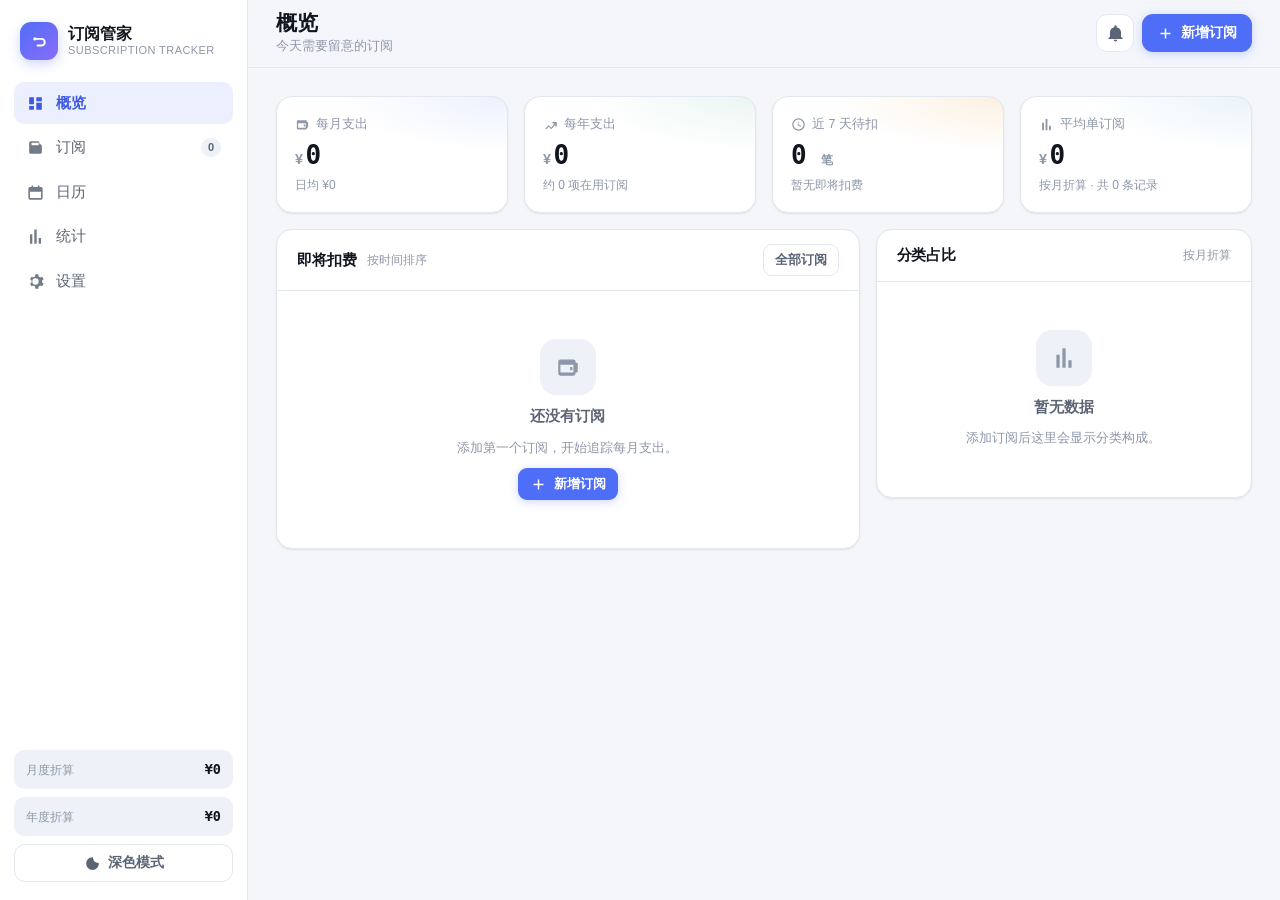
==== index.html @ 8db7235e "chore: 初始化订阅管家 H5 v1.1.0 纯前端订阅付费管理与到期提醒，手机/平板/桌面自适应。  功能： - 订阅增删改、暂停/恢复、自动续费、周期折算（周/月/季/年/自定义） - 11 " ====
<!doctype html>
<html lang="zh-CN" data-theme="light">
<head>
<meta charset="utf-8" />
<meta name="viewport" content="width=device-width, initial-scale=1, viewport-fit=cover" />
<title>订阅管家 · 跨平台订阅付费管理</title>
<meta name="description" content="跨平台订阅付费管理与到期提醒，支持多币种、分类统计、日历视图与 iCal 导出。" />
<meta name="theme-color" content="#f4f6fa" media="(prefers-color-scheme: light)" />
<meta name="theme-color" content="#0b0f16" media="(prefers-color-scheme: dark)" />
<link rel="icon" href="data:image/svg+xml,%3Csvg xmlns='http://www.w3.org/2000/svg' viewBox='0 0 64 64'%3E%3Crect width='64' height='64' rx='16' fill='%234f6ef7'/%3E%3Cpath d='M20 26h18a8 8 0 0 1 0 16H26' stroke='white' stroke-width='5' fill='none' stroke-linecap='round'/%3E%3Ccircle cx='20' cy='26' r='4' fill='white'/%3E%3C/svg%3E" />
<link rel="manifest" href="manifest.webmanifest" />
<link rel="apple-touch-icon" href="icons/icon-192.png" />
<meta name="apple-mobile-web-app-capable" content="yes" />
<meta name="apple-mobile-web-app-status-bar-style" content="default" />
<meta name="apple-mobile-web-app-title" content="订阅管家" />
<meta name="mobile-web-app-capable" content="yes" />
<meta name="application-name" content="订阅管家" />
<meta name="format-detection" content="telephone=no" />
<link rel="stylesheet" href="css/style.css" />
</head>
<body>

<div class="app" id="app">

  <!-- ============ 桌面侧边栏 ============ -->
  <aside class="sidebar" aria-label="主导航">
    <div class="brand">
      <div class="brand-mark" aria-hidden="true">
        <svg viewBox="0 0 64 64" width="22" height="22"><path d="M18 24h20a10 10 0 0 1 0 20H26" stroke="currentColor" stroke-width="6" fill="none" stroke-linecap="round"/><circle cx="18" cy="24" r="5" fill="currentColor"/></svg>
      </div>
      <div class="brand-text">
        <strong>订阅管家</strong>
        <span>Subscription Tracker</span>
      </div>
    </div>

    <nav class="nav" id="nav">
      <a class="nav-item" data-view="dashboard" href="#dashboard">
        <svg viewBox="0 0 24 24" aria-hidden="true"><path d="M4 13h6V4H4v9Zm0 7h6v-5H4v5Zm9 0h7v-9h-7v9Zm0-16v5h7V4h-7Z"/></svg>
        <span>概览</span>
      </a>
      <a class="nav-item" data-view="subs" href="#subs">
        <svg viewBox="0 0 24 24" aria-hidden="true"><path d="M4 6a2 2 0 0 1 2-2h9a2 2 0 0 1 2 2v2h1a2 2 0 0 1 2 2v8a2 2 0 0 1-2 2H6a2 2 0 0 1-2-2V6Zm3 3h9V6H7v3Z"/></svg>
        <span>订阅</span>
        <em class="nav-badge" id="navCountSubs">0</em>
      </a>
      <a class="nav-item" data-view="calendar" href="#calendar">
        <svg viewBox="0 0 24 24" aria-hidden="true"><path d="M7 3v2H5a2 2 0 0 0-2 2v12a2 2 0 0 0 2 2h14a2 2 0 0 0 2-2V7a2 2 0 0 0-2-2h-2V3h-2v2H9V3H7ZM5 11h14v8H5v-8Z"/></svg>
        <span>日历</span>
      </a>
      <a class="nav-item" data-view="stats" href="#stats">
        <svg viewBox="0 0 24 24" aria-hidden="true"><path d="M5 21V9h3v12H5Zm5.5 0V3h3v18h-3ZM16 21v-7h3v7h-3Z"/></svg>
        <span>统计</span>
      </a>
      <a class="nav-item" data-view="settings" href="#settings">
        <svg viewBox="0 0 24 24" aria-hidden="true"><path d="M12 8a4 4 0 1 0 0 8 4 4 0 0 0 0-8Zm8.4 4c0 .4 0 .8-.1 1.2l2 1.6-1.9 3.3-2.4-.9c-.6.5-1.3.9-2 1.2l-.4 2.6h-3.8l-.4-2.6c-.7-.3-1.4-.7-2-1.2l-2.4.9-1.9-3.3 2-1.6c-.1-.4-.1-.8-.1-1.2s0-.8.1-1.2l-2-1.6 1.9-3.3 2.4.9c.6-.5 1.3-.9 2-1.2l.4-2.6h3.8l.4 2.6c.7.3 1.4.7 2 1.2l2.4-.9 1.9 3.3-2 1.6c.1.4.1.8.1 1.2Z"/></svg>
        <span>设置</span>
      </a>
    </nav>

    <div class="sidebar-foot">
      <div class="mini-stat">
        <span>月度折算</span>
        <strong id="sideMonthly">—</strong>
      </div>
      <div class="mini-stat">
        <span>年度折算</span>
        <strong id="sideYearly">—</strong>
      </div>
      <button class="btn btn-ghost btn-block" id="sidebarTheme" type="button">
        <svg viewBox="0 0 24 24" aria-hidden="true"><path d="M12 3a9 9 0 1 0 9 9c0-.5-.4-.9-.9-.8A7.1 7.1 0 0 1 12.8 3.9c.1-.5-.3-.9-.8-.9Z"/></svg>
        <span id="sidebarThemeLabel">深色模式</span>
      </button>
    </div>
  </aside>

  <!-- ============ 主区域 ============ -->
  <main class="main">
    <header class="topbar">
      <div class="topbar-inner">
        <div class="topbar-title">
          <button class="icon-btn only-mobile" id="openNav" type="button" aria-label="菜单">
            <svg viewBox="0 0 24 24" aria-hidden="true"><path d="M4 6h16v2H4V6Zm0 5h16v2H4v-2Zm0 5h16v2H4v-2Z"/></svg>
          </button>
          <div>
            <h1 id="viewTitle">概览</h1>
            <p id="viewSubtitle">今天需要留意的订阅</p>
          </div>
        </div>

        <div class="topbar-actions">
          <button class="icon-btn" id="btnBell" type="button" aria-label="提醒中心">
            <svg viewBox="0 0 24 24" aria-hidden="true"><path d="M12 22a2.5 2.5 0 0 0 2.45-2h-4.9A2.5 2.5 0 0 0 12 22Zm7-6v-5a7 7 0 0 0-5.5-6.84V3a1.5 1.5 0 0 0-3 0v1.16A7 7 0 0 0 5 11v5l-2 2v1h18v-1l-2-2Z"/></svg>
            <em class="dot-badge" id="bellBadge" hidden>0</em>
          </button>
          <button class="btn btn-primary" id="btnAdd" type="button">
            <svg viewBox="0 0 24 24" aria-hidden="true"><path d="M11 5h2v6h6v2h-6v6h-2v-6H5v-2h6V5Z"/></svg>
            <span>新增订阅</span>
          </button>
        </div>
      </div>
    </header>

    <div class="views" id="views">
      <section class="view" id="view-dashboard" data-view="dashboard" aria-labelledby="viewTitle">
        <div id="alertBanner" class="alert-banner" hidden></div>
        <div id="dashboardBody" class="view-body"></div>
      </section>

      <section class="view" id="view-subs" data-view="subs" hidden>
        <div class="view-toolbar">
          <div class="search">
            <svg viewBox="0 0 24 24" aria-hidden="true"><path d="M10 4a6 6 0 1 0 3.7 10.7l4.8 4.8 1.4-1.4-4.8-4.8A6 6 0 0 0 10 4Zm0 2a4 4 0 1 1 0 8 4 4 0 0 1 0-8Z"/></svg>
            <input id="searchInput" type="search" placeholder="搜索订阅名称…" autocomplete="off" />
          </div>
          <div class="toolbar-right">
            <select id="sortSelect" class="select" aria-label="排序">
              <option value="next">按下次扣费</option>
              <option value="monthlyDesc">按月费从高到低</option>
              <option value="monthlyAsc">按月费从低到高</option>
              <option value="name">按名称</option>
              <option value="added">按添加时间</option>
            </select>
          </div>
        </div>
        <div class="chips" id="catChips" role="tablist" aria-label="分类筛选"></div>
        <div id="subsBody" class="view-body"></div>
      </section>

      <section class="view" id="view-calendar" data-view="calendar" hidden>
        <div id="calendarBody" class="view-body"></div>
      </section>

      <section class="view" id="view-stats" data-view="stats" hidden>
        <div id="statsBody" class="view-body"></div>
      </section>

      <section class="view" id="view-settings" data-view="settings" hidden>
        <div id="settingsBody" class="view-body"></div>
      </section>
    </div>
  </main>

  <!-- ============ 手机底部导航 ============ -->
  <nav class="tabbar" aria-label="主导航">
    <a class="tab-item" data-view="dashboard" href="#dashboard">
      <svg viewBox="0 0 24 24" aria-hidden="true"><path d="M4 13h6V4H4v9Zm0 7h6v-5H4v5Zm9 0h7v-9h-7v9Zm0-16v5h7V4h-7Z"/></svg><span>概览</span>
    </a>
    <a class="tab-item" data-view="subs" href="#subs">
      <svg viewBox="0 0 24 24" aria-hidden="true"><path d="M4 6a2 2 0 0 1 2-2h9a2 2 0 0 1 2 2v2h1a2 2 0 0 1 2 2v8a2 2 0 0 1-2 2H6a2 2 0 0 1-2-2V6Zm3 3h9V6H7v3Z"/></svg><span>订阅</span>
    </a>
    <a class="tab-item tab-add" href="#" id="tabAdd" role="button">
      <span class="tab-add-btn"><svg viewBox="0 0 24 24" aria-hidden="true"><path d="M11 5h2v6h6v2h-6v6h-2v-6H5v-2h6V5Z"/></svg></span>
    </a>
    <a class="tab-item" data-view="calendar" href="#calendar">
      <svg viewBox="0 0 24 24" aria-hidden="true"><path d="M7 3v2H5a2 2 0 0 0-2 2v12a2 2 0 0 0 2 2h14a2 2 0 0 0 2-2V7a2 2 0 0 0-2-2h-2V3h-2v2H9V3H7ZM5 11h14v8H5v-8Z"/></svg><span>日历</span>
    </a>
    <a class="tab-item" data-view="stats" href="#stats">
      <svg viewBox="0 0 24 24" aria-hidden="true"><path d="M5 21V9h3v12H5Zm5.5 0V3h3v18h-3ZM16 21v-7h3v7h-3Z"/></svg><span>统计</span>
    </a>
  </nav>

</div>

<div class="modal-root" id="modalRoot" hidden>
  <div class="modal-backdrop" data-close="1"></div>
  <div class="modal" role="dialog" aria-modal="true" aria-labelledby="modalTitle">
    <div class="modal-head">
      <h2 id="modalTitle">新增订阅</h2>
      <button class="icon-btn" type="button" data-close="1" aria-label="关闭">
        <svg viewBox="0 0 24 24" aria-hidden="true"><path d="M6.4 5 5 6.4 10.6 12 5 17.6 6.4 19 12 13.4 17.6 19 19 17.6 13.4 12 19 6.4 17.6 5 12 10.6 6.4 5Z"/></svg>
      </button>
    </div>
    <div class="modal-body" id="modalBody"></div>
    <div class="modal-foot" id="modalFoot"></div>
  </div>
</div>

<div class="drawer-root" id="drawerRoot" hidden>
  <div class="modal-backdrop" data-close="1"></div>
  <aside class="drawer" role="dialog" aria-modal="true" aria-labelledby="drawerTitle">
    <div class="modal-head">
      <h2 id="drawerTitle">提醒中心</h2>
      <button class="icon-btn" type="button" data-close="1" aria-label="关闭">
        <svg viewBox="0 0 24 24" aria-hidden="true"><path d="M6.4 5 5 6.4 10.6 12 5 17.6 6.4 19 12 13.4 17.6 19 19 17.6 13.4 12 19 6.4 17.6 5 12 10.6 6.4 5Z"/></svg>
      </button>
    </div>
    <div class="drawer-body" id="drawerBody"></div>
  </aside>
</div>

<div class="toast-wrap" id="toastWrap" aria-live="polite"></div>

<script src="js/platforms.js"></script>
<script src="js/utils.js"></script>
<script src="js/store.js"></script>
<script src="js/ics.js"></script>
<script src="js/ui.js"></script>
<script src="js/app.js"></script>
<script>
/* PWA：Service Worker 只在 http(s) 下注册；file:// 双击打开时静默跳过，
   其余功能不受影响（这是「A 方案：双击可用 + 服务下自动升级为 PWA」的降级路径） */
(function () {
  if (!('serviceWorker' in navigator)) return;
  if (location.protocol !== 'http:' && location.protocol !== 'https:') {
    window.__SW_SKIPPED__ = 'insecure-context';
    return;
  }
  window.addEventListener('load', function () {
    navigator.serviceWorker.register('sw.js').then(function (reg) {
      window.__SW_REGISTERED__ = true;
      reg.addEventListener('updatefound', function () {
        var sw = reg.installing;
        if (!sw) return;
        sw.addEventListener('statechange', function () {
          if (sw.state === 'installed' && navigator.serviceWorker.controller) {
            // 新版本就绪，提示用户刷新（不强制打断）
            if (window.__toast) window.__toast('有新版本，刷新后生效', 'ok');
          }
        });
      });
    }).catch(function (e) {
      window.__SW_REGISTERED__ = false;
      window.__SW_ERROR__ = String(e && e.message || e);
    });
  });
})();
</script>
</body>
</html>
---- css/style.css ----
/* ==========================================================================
   订阅管家 · 样式（H5 自适应：手机 / 平板 / 桌面）
   纯 CSS，无外部依赖；深浅色跟随 data-theme
   ========================================================================== */

/* ---------- 1. 设计令牌 ---------- */
:root {
  --font-sans: -apple-system, BlinkMacSystemFont, "Segoe UI", "PingFang SC",
    "Hiragino Sans GB", "Microsoft YaHei", "Noto Sans SC", "Helvetica Neue", Arial, sans-serif;
  --font-num: "SF Mono", "JetBrains Mono", ui-monospace, "Cascadia Mono", Menlo, Consolas, monospace;

  --bg: #f4f6fa;
  --bg-elev: #ffffff;
  --bg-soft: #eef1f7;
  --bg-hover: #e9edf5;
  --text: #10151f;
  --text-2: #5a6474;
  --text-3: #8d97a8;
  --line: #e2e7f0;
  --line-strong: #cfd6e3;

  --brand: #4f6ef7;
  --brand-strong: #3f5ae0;
  --brand-soft: #ebeffe;
  --brand-ring: rgba(79, 110, 247, 0.28);

  --ok: #12a06a;
  --ok-soft: #e3f7ee;
  --warn: #e08a00;
  --warn-soft: #fdf1dc;
  --danger: #e0424f;
  --danger-soft: #fdeaea;
  --info: #2b8fd8;
  --info-soft: #e5f3fd;

  --shadow-sm: 0 1px 2px rgba(16, 21, 31, 0.05), 0 1px 3px rgba(16, 21, 31, 0.04);
  --shadow-md: 0 2px 6px rgba(16, 21, 31, 0.06), 0 8px 24px rgba(16, 21, 31, 0.07);
  --shadow-lg: 0 12px 40px rgba(16, 21, 31, 0.16);

  --r-sm: 8px;
  --r-md: 12px;
  --r-lg: 16px;
  --r-xl: 22px;
  --r-full: 999px;

  --sidebar-w: 248px;
  --tabbar-h: 60px;
  --topbar-h: 64px;
  --pad: clamp(14px, 3.2vw, 28px);
  --gap: clamp(10px, 1.6vw, 16px);
  --maxw: 1180px;
  --ease: cubic-bezier(0.22, 0.61, 0.36, 1);
}

[data-theme="dark"] {
  --bg: #0b0f16;
  --bg-elev: #141a24;
  --bg-soft: #1a2230;
  --bg-hover: #202a3a;
  --text: #eef2f9;
  --text-2: #a3aec2;
  --text-3: #6d7a90;
  --line: #222c3c;
  --line-strong: #2f3b4f;

  --brand: #6c86ff;
  --brand-strong: #8298ff;
  --brand-soft: #1b2440;
  --brand-ring: rgba(108, 134, 255, 0.36);

  --ok: #2fc98d;
  --ok-soft: #10281f;
  --warn: #f0a83c;
  --warn-soft: #2b2213;
  --danger: #ff6b74;
  --danger-soft: #2d1720;
  --info: #59b4f0;
  --info-soft: #12242f;

  --shadow-sm: 0 1px 2px rgba(0, 0, 0, 0.4);
  --shadow-md: 0 2px 8px rgba(0, 0, 0, 0.45), 0 12px 32px rgba(0, 0, 0, 0.34);
  --shadow-lg: 0 16px 48px rgba(0, 0, 0, 0.6);
}

/* ---------- 2. 基础 ---------- */
*, *::before, *::after { box-sizing: border-box; }

html { -webkit-text-size-adjust: 100%; }

body {
  margin: 0;
  font-family: var(--font-sans);
  background: var(--bg);
  color: var(--text);
  font-size: 15px;
  line-height: 1.55;
  -webkit-font-smoothing: antialiased;
  text-rendering: optimizeLegibility;
  overflow-wrap: break-word;
}

h1, h2, h3, h4, p, figure { margin: 0; }
a { color: inherit; text-decoration: none; }
button { font: inherit; color: inherit; }
svg { width: 18px; height: 18px; fill: currentColor; flex: none; }
input, select, textarea, button { font-family: inherit; }

:focus-visible {
  outline: 2px solid var(--brand);
  outline-offset: 2px;
  border-radius: 6px;
}

::selection { background: var(--brand-soft); color: var(--brand-strong); }

/* hidden 属性必须胜过本文件里的 display:flex / grid，否则隐藏元素仍会占位 */
[hidden] { display: none !important; }

/* 滚动条 */
* { scrollbar-width: thin; scrollbar-color: var(--line-strong) transparent; }
*::-webkit-scrollbar { width: 10px; height: 10px; }
*::-webkit-scrollbar-thumb { background: var(--line-strong); border-radius: 999px; border: 3px solid transparent; background-clip: content-box; }
*::-webkit-scrollbar-track { background: transparent; }

/* ---------- 3. 布局骨架 ---------- */
.app {
  min-height: 100dvh;
  display: grid;
  grid-template-columns: var(--sidebar-w) minmax(0, 1fr);
}

/* --- 侧边栏 --- */
.sidebar {
  position: sticky;
  top: 0;
  height: 100dvh;
  display: flex;
  flex-direction: column;
  gap: 6px;
  padding: 18px 14px;
  background: var(--bg-elev);
  border-right: 1px solid var(--line);
  z-index: 40;
}

.brand {
  display: flex;
  align-items: center;
  gap: 10px;
  padding: 4px 6px 16px;
}
.brand-mark {
  width: 38px; height: 38px;
  display: grid; place-items: center;
  border-radius: 11px;
  background: linear-gradient(140deg, var(--brand), #8a6cf7);
  color: #fff;
  box-shadow: 0 4px 12px var(--brand-ring);
}
.brand-mark svg { width: 21px; height: 21px; }
.brand-text { display: flex; flex-direction: column; line-height: 1.25; min-width: 0; }
.brand-text strong { font-size: 15.5px; letter-spacing: 0.01em; }
.brand-text span { font-size: 11px; color: var(--text-3); letter-spacing: 0.04em; text-transform: uppercase; }

.nav { display: flex; flex-direction: column; gap: 2px; }
.nav-item {
  display: flex; align-items: center; gap: 11px;
  padding: 10px 12px;
  border-radius: 10px;
  color: var(--text-2);
  font-size: 14.5px; font-weight: 500;
  transition: background 0.15s, color 0.15s;
  position: relative;
}
.nav-item svg { width: 19px; height: 19px; opacity: 0.85; }
.nav-item:hover { background: var(--bg-hover); color: var(--text); }
.nav-item.active { background: var(--brand-soft); color: var(--brand-strong); font-weight: 600; }
.nav-item.active svg { opacity: 1; }
.nav-badge {
  margin-left: auto;
  font-style: normal;
  font-size: 11px; font-weight: 600;
  min-width: 20px; height: 19px;
  padding: 0 6px;
  display: inline-flex; align-items: center; justify-content: center;
  border-radius: var(--r-full);
  background: var(--bg-soft); color: var(--text-2);
}
.nav-item.active .nav-badge { background: var(--brand); color: #fff; }

.sidebar-foot { margin-top: auto; display: flex; flex-direction: column; gap: 8px; padding-top: 14px; }
.mini-stat {
  display: flex; align-items: baseline; justify-content: space-between;
  padding: 9px 12px;
  border-radius: 10px;
  background: var(--bg-soft);
  font-size: 12px; color: var(--text-3);
}
.mini-stat strong { font-family: var(--font-num); font-size: 13.5px; color: var(--text); font-weight: 600; }

/* --- 主区域 --- */
.main { min-width: 0; display: flex; flex-direction: column; }

.topbar {
  position: sticky; top: 0; z-index: 30;
  background: color-mix(in srgb, var(--bg) 82%, transparent);
  backdrop-filter: saturate(1.6) blur(14px);
  -webkit-backdrop-filter: saturate(1.6) blur(14px);
  border-bottom: 1px solid var(--line);
}
.topbar-inner {
  max-width: var(--maxw);
  margin: 0 auto;
  min-height: var(--topbar-h);
  padding: 10px var(--pad);
  display: flex; align-items: center; gap: 12px;
}
.topbar-title { display: flex; align-items: center; gap: 8px; min-width: 0; }
.topbar-title h1 { font-size: clamp(17px, 2.4vw, 21px); font-weight: 700; letter-spacing: -0.01em; line-height: 1.25; }
.topbar-title p { font-size: 12.5px; color: var(--text-3); margin-top: 1px; }
.topbar-actions { margin-left: auto; display: flex; align-items: center; gap: 8px; }

.icon-btn {
  width: 38px; height: 38px;
  display: grid; place-items: center;
  border: 1px solid var(--line);
  background: var(--bg-elev);
  color: var(--text-2);
  border-radius: 11px;
  cursor: pointer;
  position: relative;
  transition: background 0.15s, color 0.15s, border-color 0.15s;
}
.icon-btn:hover { background: var(--bg-hover); color: var(--text); border-color: var(--line-strong); }
.icon-btn svg { width: 19px; height: 19px; }
.dot-badge {
  position: absolute; top: -5px; right: -5px;
  min-width: 17px; height: 17px;
  padding: 0 4px;
  display: grid; place-items: center;
  font-style: normal; font-size: 10px; font-weight: 700;
  color: #fff; background: var(--danger);
  border-radius: var(--r-full);
  border: 2px solid var(--bg);
}

.btn {
  display: inline-flex; align-items: center; justify-content: center; gap: 7px;
  height: 38px; padding: 0 14px;
  border-radius: 11px;
  border: 1px solid transparent;
  font-size: 14px; font-weight: 600;
  cursor: pointer;
  white-space: nowrap;
  transition: transform 0.08s, background 0.15s, box-shadow 0.15s, border-color 0.15s, color 0.15s;
}
.btn:active { transform: translateY(1px); }
.btn svg { width: 17px; height: 17px; }
.btn-primary { background: var(--brand); color: #fff; box-shadow: 0 2px 10px var(--brand-ring); }
.btn-primary:hover { background: var(--brand-strong); }
.btn-ghost { background: var(--bg-elev); border-color: var(--line); color: var(--text-2); }
.btn-ghost:hover { background: var(--bg-hover); color: var(--text); border-color: var(--line-strong); }
.btn-soft { background: var(--brand-soft); color: var(--brand-strong); }
.btn-soft:hover { filter: brightness(0.97); }
.btn-danger { background: var(--danger-soft); color: var(--danger); }
.btn-danger:hover { filter: brightness(0.96); }
.btn-block { width: 100%; }
.btn-sm { height: 32px; padding: 0 11px; font-size: 13px; border-radius: 9px; }
.btn:disabled { opacity: 0.5; cursor: not-allowed; }

/* ---------- 4. 视图容器 ---------- */
.views { flex: 1; width: 100%; }
.view { max-width: var(--maxw); margin: 0 auto; padding: var(--pad); padding-bottom: calc(var(--pad) + 12px); }
.view[hidden] { display: none; }
.view-body { display: flex; flex-direction: column; gap: var(--gap); }

.view-toolbar { display: flex; align-items: center; gap: 10px; margin-bottom: 12px; flex-wrap: wrap; }
.toolbar-right { margin-left: auto; display: flex; gap: 8px; }

.search {
  flex: 1 1 220px;
  display: flex; align-items: center; gap: 8px;
  height: 38px; padding: 0 12px;
  background: var(--bg-elev);
  border: 1px solid var(--line);
  border-radius: 11px;
  transition: border-color 0.15s, box-shadow 0.15s;
}
.search:focus-within { border-color: var(--brand); box-shadow: 0 0 0 3px var(--brand-ring); }
.search svg { width: 17px; height: 17px; color: var(--text-3); }
.search input {
  flex: 1; min-width: 0;
  border: 0; background: transparent; color: var(--text);
  font-size: 14px; outline: none;
  height: 100%;
}
.search input::placeholder { color: var(--text-3); }
.search input::-webkit-search-cancel-button { display: none; }

.select {
  height: 38px; padding: 0 30px 0 12px;
  border: 1px solid var(--line);
  border-radius: 11px;
  background: var(--bg-elev) url("data:image/svg+xml,%3Csvg xmlns='http://www.w3.org/2000/svg' viewBox='0 0 24 24' fill='%238d97a8'%3E%3Cpath d='M7 10l5 5 5-5z'/%3E%3C/svg%3E") no-repeat right 8px center / 18px;
  color: var(--text);
  font-size: 14px;
  cursor: pointer;
  appearance: none;
  -webkit-appearance: none;
}
.select:focus { border-color: var(--brand); outline: none; box-shadow: 0 0 0 3px var(--brand-ring); }

/* 分类 chips */
.chips {
  display: flex; gap: 7px; overflow-x: auto;
  padding: 2px 2px 10px;
  scrollbar-width: none;
  -webkit-overflow-scrolling: touch;
}
.chips::-webkit-scrollbar { display: none; }
.chip {
  flex: none;
  display: inline-flex; align-items: center; gap: 6px;
  height: 32px; padding: 0 12px;
  border-radius: var(--r-full);
  border: 1px solid var(--line);
  background: var(--bg-elev);
  color: var(--text-2);
  font-size: 13px; font-weight: 500;
  cursor: pointer;
  transition: all 0.15s;
  white-space: nowrap;
}
.chip:hover { border-color: var(--line-strong); color: var(--text); }
.chip[aria-selected="true"] { background: var(--text); border-color: var(--text); color: var(--bg-elev); font-weight: 600; }
.chip em { font-style: normal; font-family: var(--font-num); font-size: 11px; opacity: 0.65; }

/* ---------- 5. 卡片 / 通用面板 ---------- */
.card {
  background: var(--bg-elev);
  border: 1px solid var(--line);
  border-radius: var(--r-lg);
  box-shadow: var(--shadow-sm);
}
.card-pad { padding: clamp(14px, 2vw, 20px); }
.card-head {
  display: flex; align-items: center; gap: 10px;
  padding: 14px clamp(14px, 2vw, 20px);
  border-bottom: 1px solid var(--line);
}
.card-head h3 { font-size: 14.5px; font-weight: 650; letter-spacing: -0.005em; }
.card-head .sub { font-size: 12px; color: var(--text-3); }
.card-head .spacer { margin-left: auto; }

.section-title {
  display: flex; align-items: baseline; gap: 8px;
  margin: 4px 2px -2px;
}
.section-title h2 { font-size: 14px; font-weight: 700; letter-spacing: 0.01em; }
.section-title span { font-size: 12px; color: var(--text-3); }

/* ---------- 6. 概览页 ---------- */
.alert-banner {
  display: flex; align-items: center; gap: 12px;
  padding: 13px 16px;
  border-radius: var(--r-lg);
  background: linear-gradient(100deg, var(--warn-soft), transparent 85%);
  border: 1px solid color-mix(in srgb, var(--warn) 32%, transparent);
  color: var(--text);
  font-size: 13.5px;
}
.alert-banner .alert-icon {
  width: 34px; height: 34px; flex: none;
  display: grid; place-items: center;
  border-radius: 10px;
  background: color-mix(in srgb, var(--warn) 16%, transparent);
  color: var(--warn);
}
.alert-banner strong { font-weight: 700; }
.alert-banner .alert-list { display: flex; flex-wrap: wrap; gap: 6px; margin-top: 3px; }
.alert-banner .alert-tag {
  font-size: 12px; padding: 1px 8px; border-radius: var(--r-full);
  background: color-mix(in srgb, var(--warn) 15%, transparent);
  color: color-mix(in srgb, var(--warn) 88%, var(--text));
  font-weight: 600;
}
.alert-banner .btn { margin-left: auto; flex: none; }

.kpi-grid {
  display: grid;
  gap: var(--gap);
  grid-template-columns: repeat(auto-fit, minmax(158px, 1fr));
}
.kpi {
  position: relative;
  padding: clamp(14px, 1.9vw, 18px);
  border-radius: var(--r-lg);
  background: var(--bg-elev);
  border: 1px solid var(--line);
  box-shadow: var(--shadow-sm);
  overflow: hidden;
}
.kpi::after {
  content: ""; position: absolute; inset: 0;
  background: radial-gradient(120% 80% at 100% 0%, var(--kpi-tint, transparent), transparent 60%);
  pointer-events: none;
}
.kpi-label { display: flex; align-items: center; gap: 6px; font-size: 12.5px; color: var(--text-3); font-weight: 500; }
.kpi-label svg { width: 15px; height: 15px; }
.kpi-value {
  margin-top: 7px;
  font-family: var(--font-num);
  font-size: clamp(20px, 3.2vw, 26px);
  font-weight: 700;
  letter-spacing: -0.02em;
  line-height: 1.15;
  font-variant-numeric: tabular-nums;
}
.kpi-value small { font-size: 0.55em; font-weight: 600; color: var(--text-3); margin-right: 3px; font-family: var(--font-sans); }
.kpi-foot { margin-top: 5px; font-size: 12px; color: var(--text-3); display: flex; align-items: center; gap: 5px; }
.trend-up { color: var(--danger); }
.trend-down { color: var(--ok); }

.dash-cols {
  display: grid;
  gap: var(--gap);
  grid-template-columns: minmax(0, 1.55fr) minmax(0, 1fr);
  align-items: start;
}

/* 即将到期列表 */
.due-list { display: flex; flex-direction: column; }
.due-row {
  display: flex; align-items: center; gap: 12px;
  padding: 11px clamp(14px, 2vw, 20px);
  border-bottom: 1px solid var(--line);
  cursor: pointer;
  transition: background 0.13s;
}
.due-row:last-child { border-bottom: 0; }
.due-row:hover { background: var(--bg-hover); }
.due-row .avatar {
  width: 38px; height: 38px; flex: none;
  border-radius: 11px;
  display: grid; place-items: center;
  font-size: 15px; font-weight: 700;
  color: #fff;
  letter-spacing: -0.02em;
}
.due-row .info { min-width: 0; flex: 1; }
.due-row .info b { display: block; font-size: 14px; font-weight: 600; white-space: nowrap; overflow: hidden; text-overflow: ellipsis; }
.due-row .info span { font-size: 12px; color: var(--text-3); display: flex; align-items: center; gap: 5px; }
.due-row .price { text-align: right; flex: none; }
.due-row .price b { font-family: var(--font-num); font-size: 14px; font-weight: 650; font-variant-numeric: tabular-nums; }
.due-row .price span { display: block; font-size: 11.5px; color: var(--text-3); }

/* 分类占比 */
.cat-bars { display: flex; flex-direction: column; gap: 13px; padding: clamp(14px, 2vw, 18px) clamp(14px, 2vw, 20px); }
.cat-bar-head { display: flex; align-items: center; gap: 8px; font-size: 13px; margin-bottom: 6px; }
.cat-dot { width: 9px; height: 9px; border-radius: 3px; flex: none; }
.cat-bar-head .pct { margin-left: auto; font-family: var(--font-num); font-size: 12px; color: var(--text-3); }
.cat-bar-head .amt { font-family: var(--font-num); font-weight: 600; font-size: 13px; }
.bar-track { height: 7px; border-radius: 999px; background: var(--bg-soft); overflow: hidden; }
.bar-fill { height: 100%; border-radius: 999px; transition: width 0.6s var(--ease); }

/* ---------- 7. 订阅卡片网格 ---------- */
.subs-grid {
  display: grid;
  gap: var(--gap);
  grid-template-columns: repeat(auto-fill, minmax(268px, 1fr));
}
.sub-card {
  position: relative;
  display: flex; flex-direction: column;
  padding: 15px 16px 13px;
  border-radius: var(--r-lg);
  background: var(--bg-elev);
  border: 1px solid var(--line);
  box-shadow: var(--shadow-sm);
  cursor: pointer;
  transition: box-shadow 0.18s, transform 0.18s, border-color 0.18s;
  overflow: hidden;
}
.sub-card::before {
  content: "";
  position: absolute; inset: 0 auto auto 0;
  width: 100%; height: 3px;
  background: var(--accent, var(--brand));
  opacity: 0.9;
}
.sub-card:hover { box-shadow: var(--shadow-md); transform: translateY(-2px); border-color: var(--line-strong); }
.sub-card.is-due { border-color: color-mix(in srgb, var(--warn) 50%, var(--line)); }

.sc-top { display: flex; align-items: flex-start; gap: 11px; }
.sc-avatar {
  width: 42px; height: 42px; flex: none;
  border-radius: 12px;
  display: grid; place-items: center;
  font-size: 16px; font-weight: 700; color: #fff;
  box-shadow: 0 3px 10px rgba(16, 21, 31, 0.14);
}
.sc-ident { min-width: 0; flex: 1; }
.sc-name {
  font-size: 15px; font-weight: 650; letter-spacing: -0.005em;
  white-space: nowrap; overflow: hidden; text-overflow: ellipsis;
}
.sc-meta { font-size: 12px; color: var(--text-3); display: flex; align-items: center; gap: 6px; margin-top: 1px; flex-wrap: wrap; }
.sc-meta .sep { width: 3px; height: 3px; border-radius: 50%; background: var(--text-3); opacity: 0.6; }

.sc-price { margin-top: 12px; display: flex; align-items: baseline; gap: 6px; }
.sc-price .amt { font-family: var(--font-num); font-size: 20px; font-weight: 700; letter-spacing: -0.02em; font-variant-numeric: tabular-nums; }
.sc-price .cur { font-size: 12px; color: var(--text-3); font-weight: 500; }
.sc-price .cycle { margin-left: auto; font-size: 11.5px; color: var(--text-2); background: var(--bg-soft); padding: 2px 8px; border-radius: var(--r-full); font-weight: 600; }

.sc-foot {
  margin-top: 11px; padding-top: 10px;
  border-top: 1px dashed var(--line);
  display: flex; align-items: center; gap: 8px;
  font-size: 12px; color: var(--text-3);
}
.sc-count { display: inline-flex; align-items: center; gap: 4px; font-weight: 600; font-family: var(--font-num); }
.sc-count svg { width: 14px; height: 14px; }
.sc-count.due-soon { color: var(--warn); }
.sc-count.due-now { color: var(--danger); }
.sc-count.due-ok { color: var(--ok); }
.sc-cat { margin-left: auto; display: inline-flex; align-items: center; gap: 5px; }
.sc-cat i { width: 7px; height: 7px; border-radius: 2px; }

.badge {
  display: inline-flex; align-items: center; gap: 4px;
  font-size: 11px; font-weight: 600;
  padding: 2px 8px;
  border-radius: var(--r-full);
  background: var(--bg-soft); color: var(--text-2);
  white-space: nowrap;
}
.badge.ok { background: var(--ok-soft); color: var(--ok); }
.badge.warn { background: var(--warn-soft); color: var(--warn); }
.badge.danger { background: var(--danger-soft); color: var(--danger); }
.badge.info { background: var(--info-soft); color: var(--info); }

/* ---------- 8. 日历 ---------- */
.cal-head { display: flex; align-items: center; gap: 10px; padding: 14px clamp(14px, 2vw, 18px); border-bottom: 1px solid var(--line); }
.cal-title { font-size: 15px; font-weight: 700; font-variant-numeric: tabular-nums; min-width: 116px; }
.cal-nav { display: flex; gap: 6px; margin-left: auto; }
.cal-week {
  display: grid; grid-template-columns: repeat(7, 1fr);
  border-bottom: 1px solid var(--line);
  background: var(--bg-soft);
}
.cal-week span {
  padding: 8px 0; text-align: center;
  font-size: 11.5px; font-weight: 600; color: var(--text-3);
}
.cal-grid { display: grid; grid-template-columns: repeat(7, minmax(0, 1fr)); }
.cal-cell {
  min-height: 92px;
  min-width: 0;
  padding: 6px 5px;
  border-right: 1px solid var(--line);
  border-bottom: 1px solid var(--line);
  display: flex; flex-direction: column; gap: 4px;
  position: relative;
  overflow: hidden;
  transition: background 0.13s;
}
.cal-cell:nth-child(7n) { border-right: 0; }
.cal-cell.dim { background: color-mix(in srgb, var(--bg-soft) 55%, transparent); }
.cal-cell .dnum {
  font-size: 12px; font-weight: 600; font-family: var(--font-num);
  color: var(--text-2); width: 22px; height: 22px;
  display: grid; place-items: center; border-radius: 50%;
}
.cal-cell.today .dnum { background: var(--brand); color: #fff; }
.cal-cell.dim .dnum { color: var(--text-3); opacity: 0.7; }
.cal-ev {
  font-size: 11px; font-weight: 600; line-height: 1.35;
  padding: 2px 5px;
  border-radius: 5px;
  background: color-mix(in srgb, var(--ev, var(--brand)) 15%, transparent);
  color: color-mix(in srgb, var(--ev, var(--brand)) 82%, var(--text));
  white-space: nowrap; overflow: hidden; text-overflow: ellipsis;
  cursor: pointer;
  border-left: 2px solid var(--ev, var(--brand));
}
.cal-more { font-size: 10.5px; color: var(--text-3); padding-left: 4px; }
.cal-legend { display: flex; flex-wrap: wrap; gap: 12px; padding: 12px 16px; font-size: 12px; color: var(--text-3); }
.cal-legend span { display: inline-flex; align-items: center; gap: 5px; }
.cal-legend i { width: 8px; height: 8px; border-radius: 2px; }

/* ---------- 9. 统计 ---------- */
.stats-cols { display: grid; gap: var(--gap); grid-template-columns: minmax(0, 1.4fr) minmax(0, 1fr); align-items: start; }
.chart-wrap { padding: 16px clamp(14px, 2vw, 20px) 18px; }
.chart-svg { width: 100%; height: auto; display: block; overflow: visible; }
.chart-legend { display: flex; flex-wrap: wrap; gap: 10px 16px; margin-top: 14px; font-size: 12px; color: var(--text-2); }
.chart-legend span { display: inline-flex; align-items: center; gap: 6px; }
.chart-legend i { width: 9px; height: 9px; border-radius: 3px; }

.rank-list { display: flex; flex-direction: column; }
.rank-row {
  display: grid; grid-template-columns: 22px 34px minmax(0, 1fr) auto;
  align-items: center; gap: 10px;
  padding: 9px clamp(14px, 2vw, 20px);
  border-bottom: 1px solid var(--line);
  font-size: 13px;
}
.rank-row:last-child { border-bottom: 0; }
.rank-no { font-family: var(--font-num); font-size: 12px; color: var(--text-3); font-weight: 600; }
.rank-amt { font-family: var(--font-num); font-weight: 650; font-variant-numeric: tabular-nums; }
.rank-name { white-space: nowrap; overflow: hidden; text-overflow: ellipsis; }

.empty {
  display: flex; flex-direction: column; align-items: center; justify-content: center;
  gap: 10px; padding: 48px 20px; text-align: center;
  color: var(--text-3);
}
.empty .empty-icon {
  width: 56px; height: 56px; border-radius: 16px;
  display: grid; place-items: center;
  background: var(--bg-soft); color: var(--text-3);
}
.empty .empty-icon svg { width: 26px; height: 26px; }
.empty b { font-size: 14.5px; color: var(--text-2); font-weight: 600; }
.empty p { font-size: 13px; max-width: 300px; }

/* ---------- 10. 设置 ---------- */
.set-group { display: flex; flex-direction: column; }
.set-row {
  display: flex; align-items: center; gap: 14px;
  padding: 14px clamp(14px, 2vw, 20px);
  border-bottom: 1px solid var(--line);
}
.set-row:last-child { border-bottom: 0; }
.set-row .set-info { min-width: 0; flex: 1; }
.set-row .set-info b { display: block; font-size: 14px; font-weight: 600; }
.set-row .set-info span { font-size: 12.5px; color: var(--text-3); }

.field-grid { display: grid; gap: 14px; grid-template-columns: repeat(auto-fit, minmax(200px, 1fr)); }
.field { display: flex; flex-direction: column; gap: 6px; min-width: 0; }
.field > label { font-size: 12.5px; font-weight: 600; color: var(--text-2); }
.field > label .req { color: var(--danger); margin-left: 2px; }
.field .hint { font-size: 11.5px; color: var(--text-3); }
.input, .textarea {
  width: 100%;
  height: 38px; padding: 0 12px;
  border: 1px solid var(--line);
  border-radius: 10px;
  background: var(--bg-elev);
  color: var(--text);
  font-size: 14px;
  transition: border-color 0.15s, box-shadow 0.15s;
  min-width: 0;
}
.textarea { height: auto; padding: 9px 12px; resize: vertical; min-height: 64px; line-height: 1.5; }
.input:focus, .textarea:focus { border-color: var(--brand); outline: none; box-shadow: 0 0 0 3px var(--brand-ring); }
.input::placeholder { color: var(--text-3); }
.input-group { display: flex; gap: 8px; }
.input-group .input { flex: 1; }
.input-group .select { flex: 0 0 auto; }

.switch {
  position: relative;
  width: 44px; height: 26px; flex: none;
  border-radius: 999px;
  background: var(--line-strong);
  border: 0; cursor: pointer;
  transition: background 0.2s;
  padding: 0;
}
.switch::after {
  content: ""; position: absolute; top: 3px; left: 3px;
  width: 20px; height: 20px; border-radius: 50%;
  background: #fff;
  box-shadow: 0 1px 3px rgba(0, 0, 0, 0.25);
  transition: transform 0.2s var(--ease);
}
.switch[aria-checked="true"] { background: var(--brand); }
.switch[aria-checked="true"]::after { transform: translateX(18px); }

/* ---------- 11. 弹窗 / 抽屉 ---------- */
.modal-root, .drawer-root { position: fixed; inset: 0; z-index: 100; display: grid; place-items: center; }
.modal-root[hidden], .drawer-root[hidden] { display: none; }
.modal-backdrop {
  position: absolute; inset: 0;
  background: rgba(8, 12, 20, 0.48);
  backdrop-filter: blur(3px);
  -webkit-backdrop-filter: blur(3px);
  animation: fadeIn 0.18s var(--ease);
}
.modal {
  position: relative;
  width: min(560px, calc(100vw - 28px));
  max-height: min(86dvh, 860px);
  display: flex; flex-direction: column;
  background: var(--bg-elev);
  border: 1px solid var(--line);
  border-radius: var(--r-xl);
  box-shadow: var(--shadow-lg);
  animation: popIn 0.22s var(--ease);
  overflow: hidden;
}
.modal-head, .modal-foot { flex: 0 0 auto; }

/* 付款历史（编辑弹窗内） */
.pay-history {
  margin-top: 14px;
  padding-top: 12px;
  border-top: 1px dashed var(--line);
}
.pay-head {
  display: flex; align-items: baseline; gap: 8px;
  font-size: 12.5px; font-weight: 600; color: var(--text-2);
  margin-bottom: 8px;
}
.pay-head em { font-style: normal; font-weight: 500; color: var(--text-3); font-size: 11.5px; }
.pay-head b { margin-left: auto; font-family: var(--font-num); font-size: 12.5px; color: var(--text); font-weight: 650; }
.pay-list { display: flex; flex-direction: column; gap: 1px; }
.pay-row {
  display: grid; grid-template-columns: 1fr auto auto;
  align-items: center; gap: 10px;
  padding: 6px 8px;
  border-radius: 7px;
  font-size: 12.5px;
}
.pay-row:nth-child(odd) { background: var(--bg-soft); }
.pay-date { font-family: var(--font-num); color: var(--text-2); }
.pay-amt { font-family: var(--font-num); font-weight: 650; font-variant-numeric: tabular-nums; }
.pay-tag {
  font-size: 10.5px; padding: 1px 7px; border-radius: var(--r-full);
  background: var(--bg-hover); color: var(--text-3); white-space: nowrap;
}
.pay-tag.auto { background: var(--info-soft); color: var(--info); }
.pay-empty { font-size: 12px; color: var(--text-3); line-height: 1.6; }

/* 汇率编辑 */
.rate-editor { display: none; border-bottom: 1px solid var(--line); background: var(--bg-soft); }
.rate-editor.open { display: block; }
.rate-grid {
  display: grid; gap: 8px;
  grid-template-columns: repeat(auto-fill, minmax(132px, 1fr));
  padding: 12px 14px 6px;
}
.rate-cell { display: flex; flex-direction: column; gap: 4px; }
.rate-cell span { font-size: 11.5px; font-weight: 600; color: var(--text-3); }
.rate-input { height: 32px; font-family: var(--font-num); font-size: 13px; }

/* 启动提醒弹窗 */
.onboard-hero {
  display: flex; align-items: center; gap: 11px;
  padding: 12px 14px;
  border-radius: 12px;
  background: linear-gradient(100deg, var(--warn-soft), transparent 88%);
  border: 1px solid color-mix(in srgb, var(--warn) 32%, transparent);
}
.onboard-hero > svg { width: 22px; height: 22px; color: var(--warn); flex: none; }
.onboard-hero b { display: block; font-size: 14.5px; font-weight: 700; letter-spacing: -0.01em; }
.onboard-hero span { font-size: 12.5px; color: var(--text-2); font-family: var(--font-num); }
.onboard-list { display: flex; flex-direction: column; margin-top: 10px; }
.onboard-row {
  display: flex; align-items: center; gap: 10px;
  padding: 9px 2px;
  border-bottom: 1px solid var(--line);
}
.onboard-row:last-child { border-bottom: 0; }
.onboard-row .avatar { width: 34px; height: 34px; border-radius: 10px; font-size: 13.5px; }
.onboard-info { min-width: 0; flex: 1; }
.onboard-info b { display: block; font-size: 13.5px; font-weight: 600; white-space: nowrap; overflow: hidden; text-overflow: ellipsis; }
.onboard-info span { font-size: 11.5px; color: var(--text-3); }
.onboard-amt { font-family: var(--font-num); font-size: 13px; font-weight: 650; font-variant-numeric: tabular-nums; flex: none; }

/* 图表脚注 */
.chart-note {
  display: flex; align-items: center; gap: 6px; flex-wrap: wrap;
  margin-top: 12px; padding: 8px 10px;
  border-radius: 9px;
  background: var(--bg-soft);
  font-size: 12px; color: var(--text-2);
}
.chart-note b { font-family: var(--font-num); color: var(--text); font-weight: 650; }
.chart-note .peak { color: var(--warn); font-weight: 600; }

/* 「从常用平台快速填充」折叠开关 */
.preset-toggle {
  display: inline-flex; align-items: center; gap: 6px;
  align-self: flex-start;
  margin-top: 2px;
  padding: 4px 2px;
  border: 0; background: transparent;
  color: var(--brand-strong);
  font-size: 12.5px; font-weight: 600;
  cursor: pointer;
  border-radius: 7px;
}
.preset-toggle:hover { text-decoration: underline; }
.preset-toggle svg { width: 14px; height: 14px; }
.modal-head {
  display: flex; align-items: center; gap: 10px;
  padding: 16px 18px;
  border-bottom: 1px solid var(--line);
  flex: none;
}
.modal-head h2 { font-size: 16px; font-weight: 700; letter-spacing: -0.01em; }
.modal-head .icon-btn { margin-left: auto; border: 0; background: transparent; width: 32px; height: 32px; }
.modal-body { padding: 18px; overflow-y: auto; flex: 1; min-height: 0; -webkit-overflow-scrolling: touch; }
.modal-foot {
  display: flex; gap: 9px; justify-content: flex-end;
  padding: 14px 18px;
  border-top: 1px solid var(--line);
  background: color-mix(in srgb, var(--bg-soft) 60%, transparent);
  flex: none;
}
.modal-foot .btn-danger { margin-right: auto; }

.drawer-root { place-items: stretch end; }
.drawer {
  position: relative;
  width: min(430px, 100vw);
  height: 100dvh;
  display: flex; flex-direction: column;
  background: var(--bg-elev);
  border-left: 1px solid var(--line);
  box-shadow: var(--shadow-lg);
  animation: slideIn 0.24s var(--ease);
}
.drawer-body { padding: 8px 0 20px; overflow-y: auto; flex: 1; }

@keyframes fadeIn { from { opacity: 0; } to { opacity: 1; } }
@keyframes popIn { from { opacity: 0; transform: translateY(12px) scale(0.985); } to { opacity: 1; transform: none; } }
@keyframes slideIn { from { transform: translateX(28px); opacity: 0.6; } to { transform: none; opacity: 1; } }
@keyframes toastIn { from { opacity: 0; transform: translateY(10px); } to { opacity: 1; transform: none; } }

/* 提醒条目（抽屉里） */
.rem-item {
  display: flex; gap: 11px;
  padding: 13px 18px;
  border-bottom: 1px solid var(--line);
  cursor: pointer;
}
.rem-item:hover { background: var(--bg-hover); }
.rem-item .rem-icon {
  width: 34px; height: 34px; flex: none;
  border-radius: 10px; display: grid; place-items: center;
  background: var(--warn-soft); color: var(--warn);
}
.rem-item .rem-icon.now { background: var(--danger-soft); color: var(--danger); }
.rem-item .rem-body { min-width: 0; flex: 1; }
.rem-item .rem-body b { font-size: 13.5px; font-weight: 600; display: block; }
.rem-item .rem-body span { font-size: 12px; color: var(--text-3); }
.rem-item .rem-amt { font-family: var(--font-num); font-size: 13px; font-weight: 650; flex: none; }

/* ---------- 12. Toast ---------- */
.toast-wrap {
  position: fixed; left: 50%; bottom: calc(20px + env(safe-area-inset-bottom));
  transform: translateX(-50%);
  z-index: 200;
  display: flex; flex-direction: column; gap: 8px; align-items: center;
  pointer-events: none;
  width: min(420px, calc(100vw - 28px));
}
.toast {
  display: flex; align-items: center; gap: 9px;
  padding: 10px 16px;
  border-radius: var(--r-full);
  background: var(--text);
  color: var(--bg-elev);
  font-size: 13.5px; font-weight: 600;
  box-shadow: var(--shadow-md);
  animation: toastIn 0.2s var(--ease);
  max-width: 100%;
}
.toast svg { width: 16px; height: 16px; }
.toast.ok svg { color: #34d399; }
.toast.err svg { color: #fca5a5; }

/* ---------- 13. 手机底部导航 ---------- */
.tabbar { display: none; }
.only-mobile { display: none; }

/* ---------- 14. 响应式：平板 ---------- */
@media (max-width: 1080px) {
  .dash-cols, .stats-cols { grid-template-columns: minmax(0, 1fr); }
}

/* ---------- 15. 响应式：手机 / 窄屏 ---------- */
@media (max-width: 860px) {
  :root { --pad: 14px; --gap: 11px; }

  .app { grid-template-columns: minmax(0, 1fr); }

  /* 侧边栏 → 抽屉 */
  .sidebar {
    position: fixed; top: 0; left: 0; bottom: 0;
    width: 264px; height: 100dvh;
    transform: translateX(-102%);
    transition: transform 0.26s var(--ease);
    box-shadow: var(--shadow-lg);
    z-index: 120;
    padding-top: max(18px, env(safe-area-inset-top));
  }
  .app.nav-open .sidebar { transform: none; }
  .app.nav-open::after {
    content: ""; position: fixed; inset: 0;
    background: rgba(8, 12, 20, 0.42);
    backdrop-filter: blur(2px);
    z-index: 110;
    animation: fadeIn 0.2s;
  }
  .only-mobile { display: grid; }

  /* 顶栏 */
  .topbar-inner { min-height: 58px; padding: 9px var(--pad); gap: 9px; }
  .topbar-title { gap: 9px; }
  .topbar-title h1 { font-size: 17.5px; }
  .topbar-title p { font-size: 11.5px; white-space: nowrap; overflow: hidden; text-overflow: ellipsis; }
  .topbar-actions .btn span { display: none; }
  .topbar-actions .btn { width: 38px; padding: 0; border-radius: 11px; }

  /* 视图留出底部导航空间 */
  .view { padding: 12px var(--pad) calc(var(--tabbar-h) + 26px + env(safe-area-inset-bottom)); }

  /* 底部 Tab */
  .tabbar {
    position: fixed; left: 0; right: 0; bottom: 0; z-index: 90;
    display: grid; grid-template-columns: repeat(5, 1fr);
    align-items: center;
    height: calc(var(--tabbar-h) + env(safe-area-inset-bottom));
    padding-bottom: env(safe-area-inset-bottom);
    background: color-mix(in srgb, var(--bg-elev) 92%, transparent);
    backdrop-filter: saturate(1.6) blur(16px);
    -webkit-backdrop-filter: saturate(1.6) blur(16px);
    border-top: 1px solid var(--line);
  }
  .tab-item {
    display: flex; flex-direction: column; align-items: center; justify-content: center; gap: 3px;
    height: 100%;
    font-size: 10.5px; font-weight: 600;
    color: var(--text-3);
    transition: color 0.15s;
  }
  .tab-item svg { width: 21px; height: 21px; }
  .tab-item.active { color: var(--brand); }
  .tab-add { position: relative; }
  .tab-add-btn {
    width: 46px; height: 46px;
    margin-top: -18px;
    display: grid; place-items: center;
    border-radius: 16px;
    background: linear-gradient(140deg, var(--brand), #7a63f5);
    color: #fff;
    box-shadow: 0 6px 18px var(--brand-ring);
  }
  .tab-add-btn svg { width: 24px; height: 24px; }

  /* 卡片网格 → 手机两列 / 窄屏一列 */
  /* 375px 下两列：两列各约 168px（(375-28-10)/2），故最小值取 140 */
  .subs-grid { grid-template-columns: repeat(auto-fill, minmax(140px, 1fr)); gap: 10px; }
  .sub-card { padding: 12px 12px 11px; }
  .sc-avatar { width: 34px; height: 34px; border-radius: 10px; font-size: 13.5px; }
  .sc-name { font-size: 13.5px; }
  .sc-meta { font-size: 11px; }
  .sc-price { margin-top: 9px; flex-wrap: wrap; row-gap: 3px; }
  .sc-price .amt { font-size: 17px; }
  /* 窄卡片里折算标签独占一行，改成一行说明文字（不做成通栏色块） */
  .sc-price .cycle {
    margin-left: 0; flex-basis: 100%;
    align-self: flex-start;
    text-align: left; white-space: nowrap;
    background: transparent;
    padding: 0;
    font-size: 11px;
    color: var(--text-3);
    font-weight: 500;
  }
  .sc-price .cycle { font-size: 10.5px; padding: 1px 6px; }
  .sc-foot { margin-top: 8px; padding-top: 8px; font-size: 11px; gap: 6px; }
  .sc-count { font-size: 11px; }
  .sc-cat span { display: none; }

  .kpi-grid { grid-template-columns: repeat(2, 1fr); gap: 10px; }
  .kpi { padding: 12px; }
  .kpi-value { font-size: 20px; }

  .alert-banner { flex-wrap: wrap; padding: 12px 13px; font-size: 12.5px; }
  .alert-banner .btn { margin-left: 0; width: 100%; }

  .due-row { padding: 10px 13px; gap: 10px; }
  .due-row .avatar { width: 34px; height: 34px; border-radius: 10px; font-size: 13.5px; }

  /* 日历压缩 */
  .cal-cell { min-height: 66px; padding: 4px 3px; gap: 3px; }
  .cal-cell .dnum { font-size: 11px; width: 19px; height: 19px; }
  .cal-ev { font-size: 9.5px; padding: 1px 3px; border-left-width: 2px; border-radius: 4px; }
  .cal-week span { font-size: 10.5px; padding: 6px 0; }
  .cal-title { font-size: 14px; min-width: 100px; }
  .cal-nav .icon-btn { width: 32px; height: 32px; }

  /* 弹窗手机化：底部弹起 */
  .modal-root { place-items: end center; }
  .modal {
    width: 100vw;
    max-height: 88dvh;
    border-radius: var(--r-xl) var(--r-xl) 0 0;
    border-bottom: 0;
    animation: sheetUp 0.26s var(--ease);
  }
  @keyframes sheetUp { from { transform: translateY(100%); } to { transform: none; } }
  .modal-body { padding: 16px var(--pad) 20px; }
  .modal-foot {
    padding: 12px var(--pad) calc(12px + env(safe-area-inset-bottom));
  }
  .modal-foot .btn { flex: 1; }
  .modal-foot .btn-danger { flex: 0 0 auto; }

  .field-grid { grid-template-columns: 1fr; }
  .drawer { width: 100vw; border-left: 0; }
  .toast-wrap { bottom: calc(var(--tabbar-h) + 14px + env(safe-area-inset-bottom)); }

  .set-row { padding: 12px 13px; gap: 10px; }
  .rank-row { padding: 8px 13px; font-size: 12.5px; }
}

/* ---------- 15b. 矮视口：未全屏 / 手机模拟 / 分屏 ----------
   底部贴边 + 88dvh 会把页脚挤出可视区，改成居中并留出上下边距 */
@media (max-height: 520px) {
  .modal-root { place-items: center; padding: 10px 0; }
  .modal {
    max-height: calc(100dvh - 20px);
    border-radius: var(--r-xl);
    border-bottom: 1px solid var(--line);
    animation: popIn 0.2s var(--ease);
  }
  .modal-head { padding: 10px 15px; }
  .modal-head h2 { font-size: 15px; }
  .modal-body { padding: 12px 15px 14px; }
  .modal-foot {
    padding: 10px 15px;
    padding-bottom: calc(10px + env(safe-area-inset-bottom));
  }
  .modal-foot .btn { height: 34px; }

  .drawer-root { padding: 10px 0; }
  .drawer { height: calc(100dvh - 20px); border-radius: var(--r-xl) 0 0 var(--r-xl); }
}

/* ---------- 15c. 极矮视口：整窗滚动，页脚吸附可见 ----------
   头部 + 页脚的固定高度已超过可视高度，弹窗整体改为滚动容器，
   页脚 sticky 到底部，保证「保存」始终点得到 */
@media (max-height: 380px) {
  .modal { overflow-y: auto; }
  .modal-head {
    position: sticky; top: 0; z-index: 2;
    background: var(--bg-elev);
    border-bottom: 1px solid var(--line);
  }
  .modal-body { flex: 0 0 auto; overflow: visible; min-height: 0; }
  .modal-foot { position: sticky; bottom: 0; z-index: 2; }
}

/* 仅在极窄（iPhone SE 320px 等）才退成一列，375 及以上保持双列 */
@media (max-width: 339px) {
  .subs-grid { grid-template-columns: 1fr; }
  .kpi-value { font-size: 18.5px; }
}
@media (max-width: 400px) {
  .kpi-value { font-size: 18.5px; }
}

/* ---------- 16. 大屏微调 ---------- */
@media (min-width: 1440px) {
  :root { --maxw: 1260px; }
  .subs-grid { grid-template-columns: repeat(auto-fill, minmax(290px, 1fr)); }
}

/* ---------- 17. 动效偏好 ---------- */
@media (prefers-reduced-motion: reduce) {
  *, *::before, *::after {
    animation-duration: 0.01ms !important;
    animation-iteration-count: 1 !important;
    transition-duration: 0.01ms !important;
  }
}

/* ---------- 18. 打印 ---------- */
@media print {
  .sidebar, .tabbar, .topbar-actions, .view-toolbar, .chips, .tab-add { display: none !important; }
  .app { grid-template-columns: 1fr; }
  .card, .sub-card, .kpi { box-shadow: none; border-color: #ccc; }
  .view { padding: 0; }
}
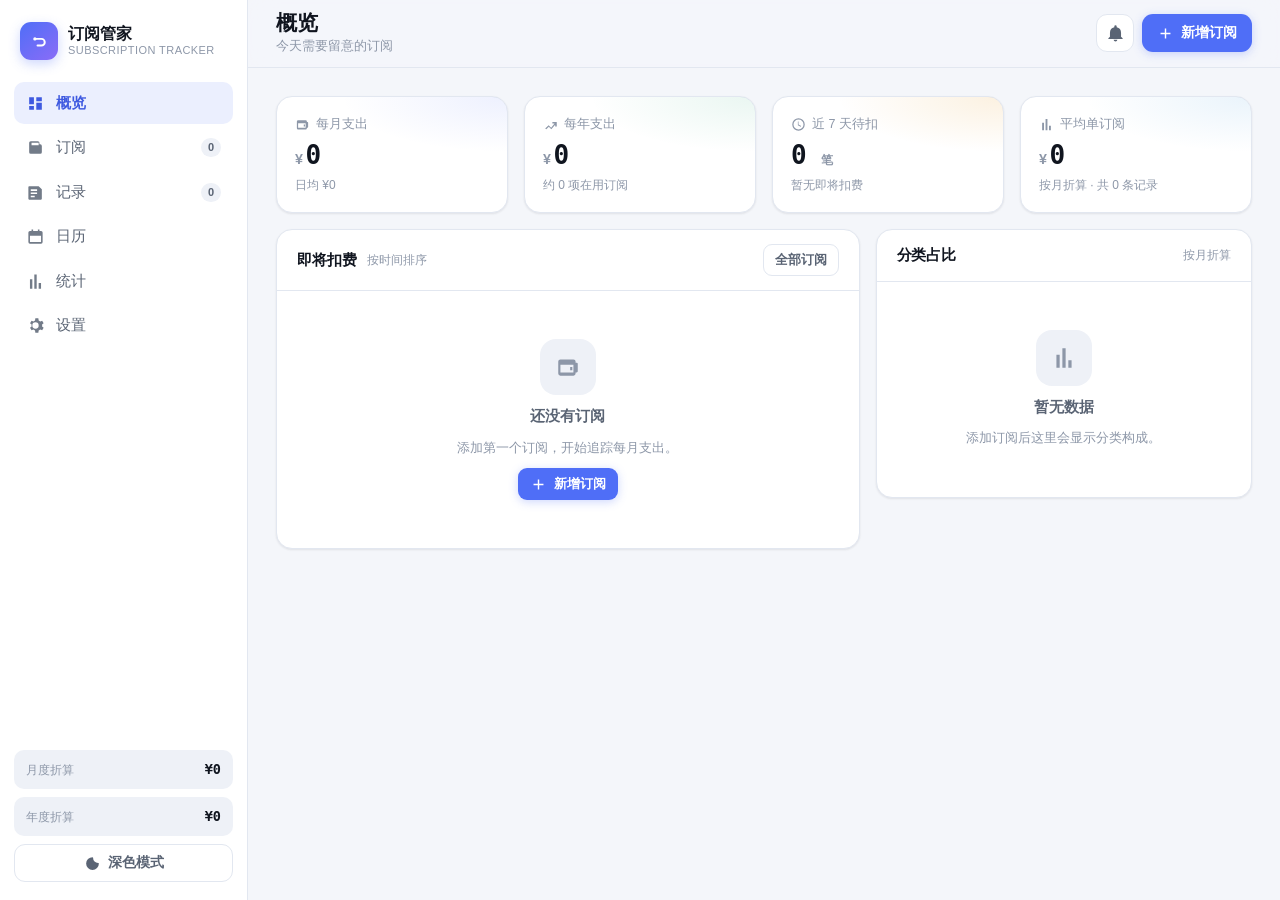
==== commit 42d21e42: "feat(v1.2.0): 第2批 —— 付款记录页 / 涨价追踪 / CSV 导入导出 记录页（AC11–AC12） - 新增「记录」视图：实付时间轴按年月分组，月度小计粘性表头 - 累计实付 / " ====
--- a/index.html
+++ b/index.html
@@ -44,6 +44,11 @@
         <span>订阅</span>
         <em class="nav-badge" id="navCountSubs">0</em>
       </a>
+      <a class="nav-item" data-view="records" href="#records">
+        <svg viewBox="0 0 24 24" aria-hidden="true"><path d="M4 4h12l4 4v12a1 1 0 0 1-1 1H4a1 1 0 0 1-1-1V5a1 1 0 0 1 1-1Zm2 4v2h8V8H6Zm0 4v2h8v-2H6Zm0 4v2h5v-2H6Z"/></svg>
+        <span>记录</span>
+        <em class="nav-badge" id="navCountPays">0</em>
+      </a>
       <a class="nav-item" data-view="calendar" href="#calendar">
         <svg viewBox="0 0 24 24" aria-hidden="true"><path d="M7 3v2H5a2 2 0 0 0-2 2v12a2 2 0 0 0 2 2h14a2 2 0 0 0 2-2V7a2 2 0 0 0-2-2h-2V3h-2v2H9V3H7ZM5 11h14v8H5v-8Z"/></svg>
         <span>日历</span>
@@ -133,6 +138,10 @@
 
       <section class="view" id="view-stats" data-view="stats" hidden>
         <div id="statsBody" class="view-body"></div>
+      </section>
+
+      <section class="view" id="view-records" data-view="records" hidden>
+        <div id="recordsBody" class="view-body"></div>
       </section>
 
       <section class="view" id="view-settings" data-view="settings" hidden>
--- a/css/style.css
+++ b/css/style.css
@@ -700,6 +700,60 @@
   overflow: hidden;
 }
 .modal-head, .modal-foot { flex: 0 0 auto; }
+
+/* 涨价 / 降价标签（卡片价格行内） */
+.price-rise {
+  display: inline-flex; align-items: center;
+  margin-left: auto;
+  padding: 1px 7px;
+  border-radius: var(--r-full);
+  font-size: 10.5px; font-weight: 700;
+  font-family: var(--font-num);
+  white-space: nowrap;
+  letter-spacing: -0.01em;
+}
+.price-rise.up { background: var(--danger-soft); color: var(--danger); }
+.price-rise.down { background: var(--ok-soft); color: var(--ok); }
+
+/* 付款时间轴 */
+.pay-timeline { display: flex; flex-direction: column; padding: 4px 0 8px; }
+.pt-month {
+  display: flex; align-items: baseline; justify-content: space-between;
+  padding: 12px clamp(14px, 2vw, 20px) 8px;
+  font-size: 12px; font-weight: 700; color: var(--text-2);
+  position: sticky; top: calc(var(--topbar-h));
+  background: color-mix(in srgb, var(--bg-elev) 94%, transparent);
+  backdrop-filter: blur(8px);
+  -webkit-backdrop-filter: blur(8px);
+  z-index: 1;
+}
+.pt-month b { font-family: var(--font-num); color: var(--text); font-weight: 650; }
+.pay-timeline-row {
+  display: flex; align-items: center; gap: 11px;
+  padding: 9px clamp(14px, 2vw, 20px);
+  border-bottom: 1px solid var(--line);
+  cursor: pointer;
+  transition: background 0.13s;
+}
+.pay-timeline-row:last-child { border-bottom: 0; }
+.pay-timeline-row:hover { background: var(--bg-hover); }
+.pt-avatar {
+  width: 34px; height: 34px; flex: none;
+  border-radius: 10px;
+  display: grid; place-items: center;
+  font-size: 12.5px; font-weight: 700; color: #fff;
+}
+.pt-info { min-width: 0; flex: 1; }
+.pt-info b { display: block; font-size: 13.5px; font-weight: 600; white-space: nowrap; overflow: hidden; text-overflow: ellipsis; }
+.pt-info span { font-size: 11.5px; color: var(--text-3); display: flex; align-items: center; gap: 6px; font-family: var(--font-num); }
+.pt-tag {
+  font-style: normal; font-size: 10px; font-weight: 600;
+  padding: 0 5px; border-radius: var(--r-full);
+  background: var(--bg-soft); color: var(--text-3);
+  font-family: var(--font-sans);
+}
+.pt-tag.auto { background: var(--info-soft); color: var(--info); }
+.pt-amt { font-family: var(--font-num); font-size: 13px; font-weight: 650; font-variant-numeric: tabular-nums; flex: none; }
 
 /* 付款历史（编辑弹窗内） */
 .pay-history {
